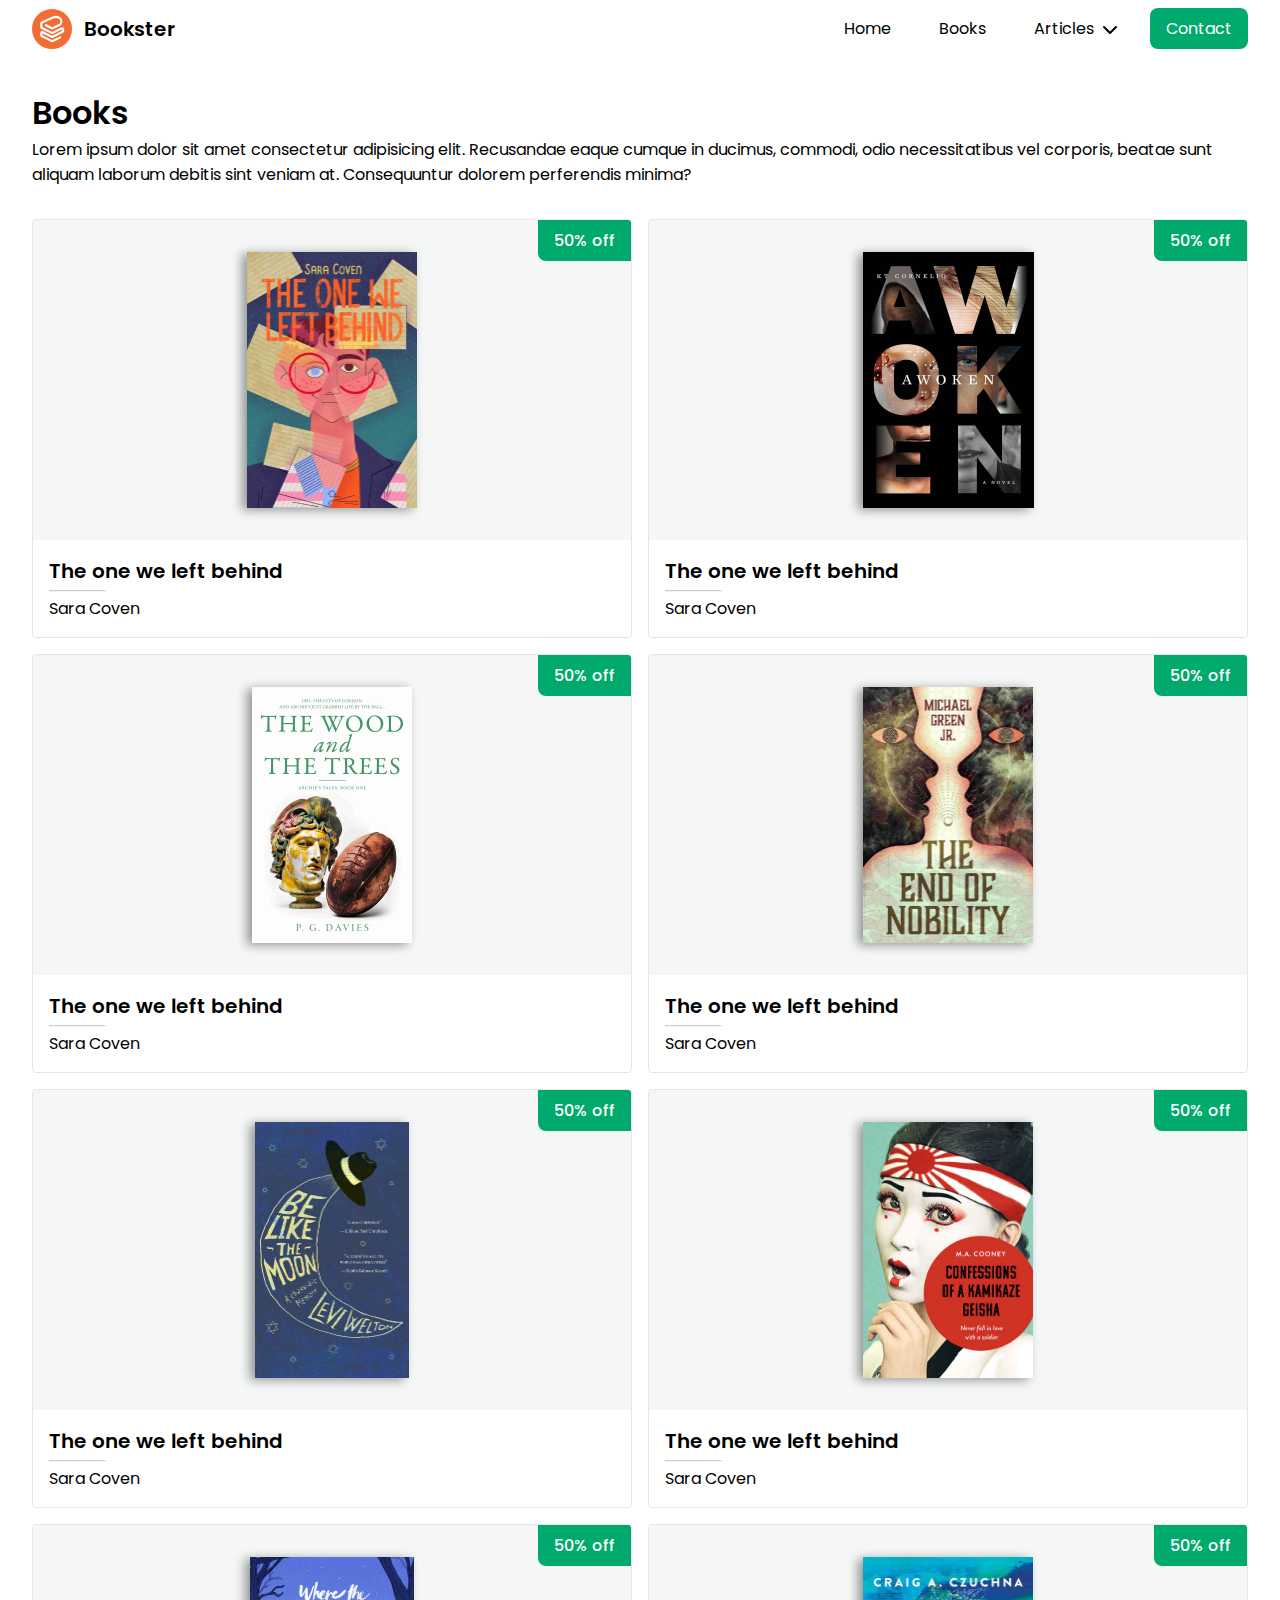
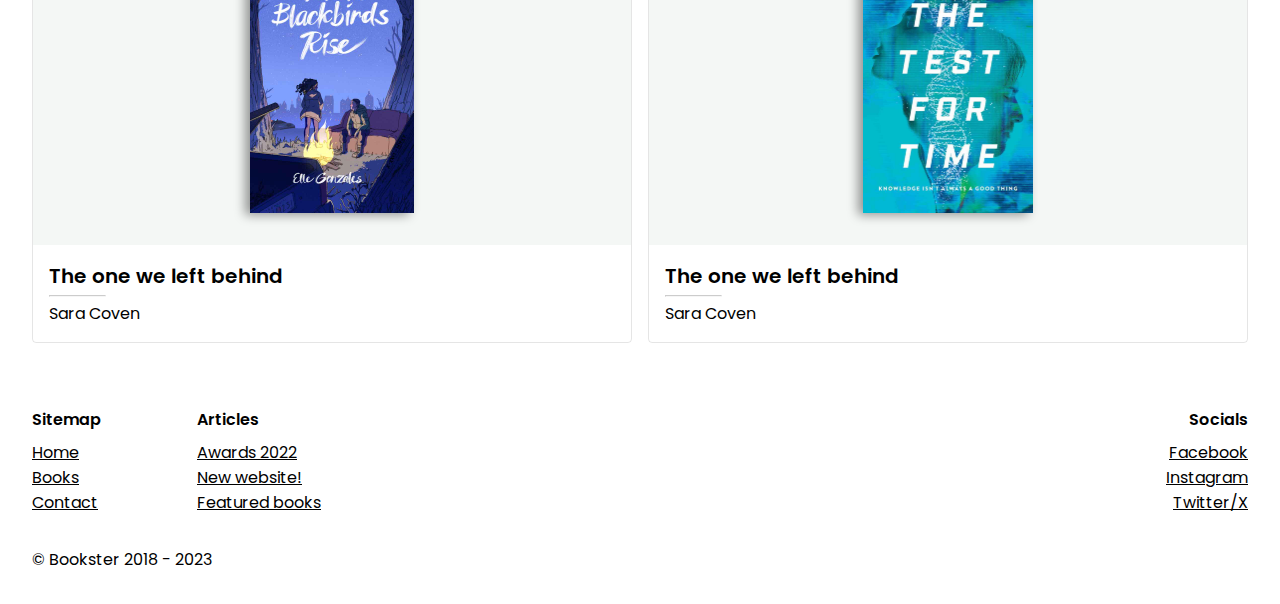
==== books.html @ 19070e37 "Feat: bookenoverzicht pagina toegevoegd" ====
<!DOCTYPE html>
<html lang="en">
  <head>
    <meta charset="UTF-8" />
    <meta name="viewport" content="width=device-width, initial-scale=1.0" />
    <link rel="icon" type="image/x-icon" href="./assets/favicon.png" />
    <title>Bookster - Home</title>

    <!-- Google fonts -->
    <link rel="preconnect" href="https://fonts.googleapis.com" />
    <link rel="preconnect" href="https://fonts.gstatic.com" crossorigin />
    <link href="https://fonts.googleapis.com/css2?family=Poppins:wght@100;200;300;400;500;600;700;800;900&display=swap" rel="stylesheet" />

    <!-- Stylesheets -->
    <link rel="stylesheet" href="styles/reset.css" />
    <link rel="stylesheet" href="styles/components/header.css" />
    <link rel="stylesheet" href="styles/components/footer.css" />
    <link rel="stylesheet" href="styles/components/book-card.css" />
    <link rel="stylesheet" href="styles/pages/books.css" />
  </head>
  <body>
    <header>
      <a href="/index.html" class="logo">
        <svg width="40" height="40" viewBox="0 0 108 108" fill="none" xmlns="http://www.w3.org/2000/svg">
          <circle cx="54" cy="54" r="54" fill="#F36C33" />
          <path
            fill-rule="evenodd"
            clip-rule="evenodd"
            d="M71.6135 25.9022C67.2386 23.7212 62.1159 23.6187 57.6573 25.6228L30.8215 37.6857C29.0263 38.4927 27.8715 40.2778 27.8715 42.2461V45.4274C27.8715 47.3234 28.9438 49.0563 30.6406 49.9022L52.3336 60.717C53.7384 61.4173 55.3905 61.4173 56.7953 60.717L78.6783 49.8074C82.5215 47.8915 87.0381 50.6865 87.0381 54.9808V59.0562C87.0381 61.2482 85.7983 63.2516 83.8366 64.2296L57.1436 77.5371C55.5195 78.3468 53.6094 78.3468 51.9853 77.5371L31.1905 67.1701C29.6647 66.4094 27.8715 67.5191 27.8715 69.224C27.8715 70.0943 28.3637 70.8897 29.1425 71.278L52.3604 82.853C53.7556 83.5485 55.3954 83.5535 56.7948 82.8665L75.0159 73.9206C76.4488 73.2171 78.1807 73.8084 78.8842 75.2413C79.5877 76.6742 78.9964 78.4061 77.5635 79.1096L57.1219 89.1457C55.504 89.94 53.6082 89.9342 51.9951 89.1301L25.2923 75.8177C23.3306 74.8397 22.0908 72.8363 22.0908 70.6443V65.5154C22.0908 61.2212 26.6074 58.4261 30.4506 60.342L52.3336 71.2516C53.7384 71.9519 55.3905 71.9519 56.7953 71.2516L80.2475 59.5597C80.8663 59.2512 81.2575 58.6192 81.2575 57.9277C81.2575 56.573 79.8326 55.6912 78.6202 56.2956L57.1436 67.0025C55.5195 67.8122 53.6094 67.8122 51.9853 67.0025L25.2923 53.695C23.3306 52.717 22.0908 50.7136 22.0908 48.5216V39.0117C22.0908 36.7361 23.4259 34.6722 25.5015 33.7393L55.2873 20.3504C61.3271 17.6355 68.2664 17.7744 74.1926 20.7289C85.0035 26.1185 84.7781 41.6208 73.8151 46.6939L57.0511 54.4513C55.4436 55.1952 53.5838 55.161 52.0047 54.3585L36.1522 46.3029C34.7291 45.5797 34.1617 43.8399 34.8849 42.4168C35.608 40.9937 37.3479 40.4263 38.771 41.1495L52.4605 48.106C53.8263 48.8 55.435 48.8296 56.8254 48.1862L71.3874 41.4477C77.9511 38.4104 78.086 29.1291 71.6135 25.9022Z"
            fill="white"
          />
        </svg>
        Bookster
      </a>

      <input class="side-menu" type="checkbox" id="side-menu" />
      <label class="hamburger-trigger" for="side-menu">
        <span class="hamburger-icon"></span>
      </label>

      <nav>
        <ul class="menu">
          <li><a href="./index.html">Home</a></li>
          <li><a href="./books.html">Books</a></li>
          <li class="subnav">
            <p class="subnavbtn">
              Articles
              <svg xmlns="http://www.w3.org/2000/svg" height="1em" viewBox="0 0 512 512">
                <path d="M233.4 406.6c12.5 12.5 32.8 12.5 45.3 0l192-192c12.5-12.5 12.5-32.8 0-45.3s-32.8-12.5-45.3 0L256 338.7 86.6 169.4c-12.5-12.5-32.8-12.5-45.3 0s-12.5 32.8 0 45.3l192 192z" />
              </svg>
            </p>
            <ul class="subnav-content">
              <li><a href="#">Awards 2022</a></li>
              <li><a href="#">New website!</a></li>
              <li class="subnav">
                <p class="subnavbtn">
                  Featured books
                  <svg xmlns="http://www.w3.org/2000/svg" height="1em" viewBox="0 0 512 512">
                    <path
                      d="M233.4 406.6c12.5 12.5 32.8 12.5 45.3 0l192-192c12.5-12.5 12.5-32.8 0-45.3s-32.8-12.5-45.3 0L256 338.7 86.6 169.4c-12.5-12.5-32.8-12.5-45.3 0s-12.5 32.8 0 45.3l192 192z"
                    />
                  </svg>
                </p>
                <div class="subnav-content">
                  <a href="#">Book 1</a>
                  <a href="#">Book 2</a>
                  <a href="#">Book 3</a>
                </div>
              </li>
            </ul>
          </li>
          <li><a class="contact--link" href="./contact.html">Contact</a></li>
        </ul>
      </nav>
    </header>

    <main>
      <section class="book-list--section">
        <h1>Books</h1>
        <p>
          Lorem ipsum dolor sit amet consectetur adipisicing elit. Recusandae eaque cumque in ducimus, commodi, odio necessitatibus vel corporis, beatae sunt aliquam laborum debitis sint veniam at.
          Consequuntur dolorem perferendis minima?
        </p>
        <div class="book--container">
          <article class="book--card">
            <div class="book--card__img">
              <img src="./assets/book1.jpg" alt="" />
              <p class="book--discount">50</p>
            </div>
            <div class="book--card__info">
              <h3 class="book--title">The one we left behind</h3>
              <hr />
              <p class="book--author">Sara Coven</p>
            </div>
          </article>
          <article class="book--card">
            <div class="book--card__img">
              <img src="./assets/book2.jpg" alt="" />
              <p class="book--discount">50</p>
            </div>
            <div class="book--card__info">
              <h3 class="book--title">The one we left behind</h3>
              <hr />
              <p class="book--author">Sara Coven</p>
            </div>
          </article>
          <article class="book--card">
            <div class="book--card__img">
              <img src="./assets/book3.jpg" alt="" />
              <p class="book--discount">50</p>
            </div>
            <div class="book--card__info">
              <h3 class="book--title">The one we left behind</h3>
              <hr />
              <p class="book--author">Sara Coven</p>
            </div>
          </article>
          <article class="book--card">
            <div class="book--card__img">
              <img src="./assets/book4.jpg" alt="" />
              <p class="book--discount">50</p>
            </div>
            <div class="book--card__info">
              <h3 class="book--title">The one we left behind</h3>
              <hr />
              <p class="book--author">Sara Coven</p>
            </div>
          </article>
          <article class="book--card">
            <div class="book--card__img">
              <img src="./assets/book5.jpg" alt="" />
              <p class="book--discount">50</p>
            </div>
            <div class="book--card__info">
              <h3 class="book--title">The one we left behind</h3>
              <hr />
              <p class="book--author">Sara Coven</p>
            </div>
          </article>
          <article class="book--card">
            <div class="book--card__img">
              <img src="./assets/book6.jpeg" alt="" />
              <p class="book--discount">50</p>
            </div>
            <div class="book--card__info">
              <h3 class="book--title">The one we left behind</h3>
              <hr />
              <p class="book--author">Sara Coven</p>
            </div>
          </article>
          <article class="book--card">
            <div class="book--card__img">
              <img src="./assets/book7.jpg" alt="" />
              <p class="book--discount">50</p>
            </div>
            <div class="book--card__info">
              <h3 class="book--title">The one we left behind</h3>
              <hr />
              <p class="book--author">Sara Coven</p>
            </div>
          </article>
          <article class="book--card">
            <div class="book--card__img">
              <img src="./assets/book8.jpg" alt="" />
              <p class="book--discount">50</p>
            </div>
            <div class="book--card__info">
              <h3 class="book--title">The one we left behind</h3>
              <hr />
              <p class="book--author">Sara Coven</p>
            </div>
          </article>
        </div>
      </section>
    </main>

    <footer>
      <div class="footer-link--container">
        <div>
          <h2>Sitemap</h2>
          <ul>
            <li>
              <a href="./index.html">Home</a>
              <a href="./books.html">Books</a>
              <a href="./contact.html">Contact</a>
            </li>
          </ul>
        </div>
        <div>
          <h2>Articles</h2>
          <ul>
            <li>
              <a href="#">Awards 2022</a>
              <a href="#">New website!</a>
              <a href="#">Featured books</a>
            </li>
          </ul>
        </div>
        <div class="footer-socials--container">
          <h2>Socials</h2>
          <ul>
            <li>
              <a href="https://www.facebook.com" target="_blank">Facebook</a>
              <a href="https://www.instagram.com" target="_blank">Instagram</a>
              <a href="https://www.x.com" target="_blank">Twitter/X</a>
            </li>
          </ul>
        </div>
      </div>

      <p>&copy; Bookster 2018 - 2023</p>
    </footer>
  </body>
</html>
---- styles/components/header.css ----
header {
  position: relative;
  display: flex;
  align-items: center;
  justify-content: space-between;
  padding: 0.5rem var(--container-padding-x);
  max-width: var(--max-container-width);
  margin: 0 auto;
  z-index: 99;
}

.logo {
  display: flex;
  align-items: center;
  gap: 0.75rem;
  font-weight: 600;
  font-size: 1.25rem;
}

.menu {
  display: flex;
  gap: 1rem;
}

.menu a,
.subnavbtn {
  padding: 0.5rem 1rem;
  display: inline-block;
  border-radius: 0.5rem;
  transition: all 300ms ease;
}

.menu a:hover {
  background-color: rgb(231, 231, 231);
}

header .contact--link {
  background-color: var(--primary-color);
  color: white;
}

.menu .contact--link:hover {
  background-color: var(--primary-color);
  opacity: 0.8;
}

.subnavbtn {
  display: flex;
  align-items: center;
  cursor: pointer;
}

.subnav {
  position: relative;
}

.subnav svg {
  transition: transform 300ms ease;
  margin-left: 0.5rem;
}

.subnav-content {
  background-color: white;
  border-radius: 0.5rem;
  box-shadow: 0 0px 30px rgba(0, 0, 0, 0.1);
  position: absolute;
  top: 100%;
  left: 0;
  width: max-content;
  pointer-events: none;
  opacity: 0;
  transform: translateY(0.5rem);
  transition: all 300ms ease;
}

.subnav:hover > .subnav-content {
  pointer-events: all;
  opacity: 1;
  transform: translateY(0);
}

.subnav:hover > .subnavbtn svg {
  transform: rotate(180deg);
}

.subnav-content a {
  display: block;
}

/* Hamburger menu */
.hamburger-trigger {
  height: 100%;
  padding: 1rem;
  cursor: pointer;
  display: none;
  align-items: center;
}

.hamburger-icon {
  position: relative;
  width: 32px;
}

.hamburger-icon,
.hamburger-icon::before,
.hamburger-icon::after {
  display: block;
  background-color: black;
  border-radius: 1rem;
  height: 3px;
}

.hamburger-icon::before,
.hamburger-icon::after {
  position: absolute;
  content: "";
  right: 0;
}

.hamburger-icon::before {
  bottom: 10px;
  width: 24px;
}

.hamburger-icon::after {
  top: 10px;
  width: 16px;
}

.side-menu {
  display: none;
}

@media screen and (max-width: 650px) {
  .hamburger-trigger {
    display: block;
  }

  nav {
    background-color: white;
    box-shadow: 0 20px 30px rgba(0, 0, 0, 0.05);
    left: 0;
    right: 0;
    top: 100%;
    position: absolute;
    pointer-events: none;
    opacity: 0;
    transform: translateY(1rem);
    transition: all 300ms ease;
  }

  .side-menu:checked ~ nav {
    opacity: 1;
    pointer-events: all;
    transform: translateY(0);
  }

  .menu {
    flex-direction: column;
  }

  .menu a {
    display: block;
    text-align: center;
  }

  .subnav-content {
    right: 0;
    width: auto;
  }

  .subnavbtn {
    text-align: center;
    justify-content: center;
  }
}
---- styles/components/footer.css ----
footer {
  max-width: var(--max-container-width);
  padding: 2rem var(--container-padding-x);
  margin: 0 auto;
}

.footer-link--container {
  display: flex;
  gap: 6rem;
  padding-bottom: 2rem;
}

footer h2 {
  font-weight: 600;
  margin-bottom: 0.5rem;
}

.footer-link--container a {
  display: block;
  text-decoration: underline;
}

.footer-socials--container {
  margin-left: auto;
  text-align: right;
}

@media screen and (max-width: 480px) {
  .footer-link--container {
    flex-direction: column;
    gap: 2rem;
  }

  .footer-socials--container {
    margin-left: 0;
    text-align: left;
  }
}
---- styles/components/book-card.css ----
.book--card {
  border: 1px solid rgba(0, 0, 0, 0.1);
  border-radius: 0.25rem;
  overflow: hidden;
}

.book--card__img {
  position: relative;
  background-color: rgb(244, 247, 245);
  padding: 2rem;
  height: 20rem;
  width: 100%;
}

.book--card__img img {
  box-shadow: -5px 2px 10px rgba(0, 0, 0, 0.4);
  transition: all 300ms ease;
  object-fit: contain;
  height: 100%;
  margin: 0 auto;
}
.book--card:hover img {
  transform: scale(1.05);
}

.book--discount {
  position: absolute;
  background-color: var(--primary-color);
  color: white;
  border-radius: 0 0 0 0.5rem;
  top: 0;
  right: 0;
  padding: 0.5rem 1rem;
  font-weight: 500;
  transition: all 300ms ease;
}

.book--discount::after {
  content: "% off";
}

.book--card:hover .book--discount {
  padding-right: 1.75rem;
}

.book--card__info {
  padding: 1rem;
}

.book--title {
  font-size: 1.25rem;
  font-weight: 600;
}

.book--card__info hr {
  margin: 0.25rem 0;
  width: 10%;
  opacity: 0.5;
}
---- styles/pages/books.css ----
.book-list--section {
  max-width: var(--max-container-width);
  padding: 2rem var(--container-padding-x);
  margin: 0 auto;
}

.book-list--section > p {
  padding-bottom: 2rem;
  max-width: 120ch;
}

.book--container {
  display: grid;
  grid-template-columns: 1fr 1fr;
  gap: 1rem;
}

h1 {
  font-size: 2rem;
  font-weight: 600;
}

@media screen and (max-width: 480px) {
  .book--container {
    grid-template-columns: 1fr;
  }
}
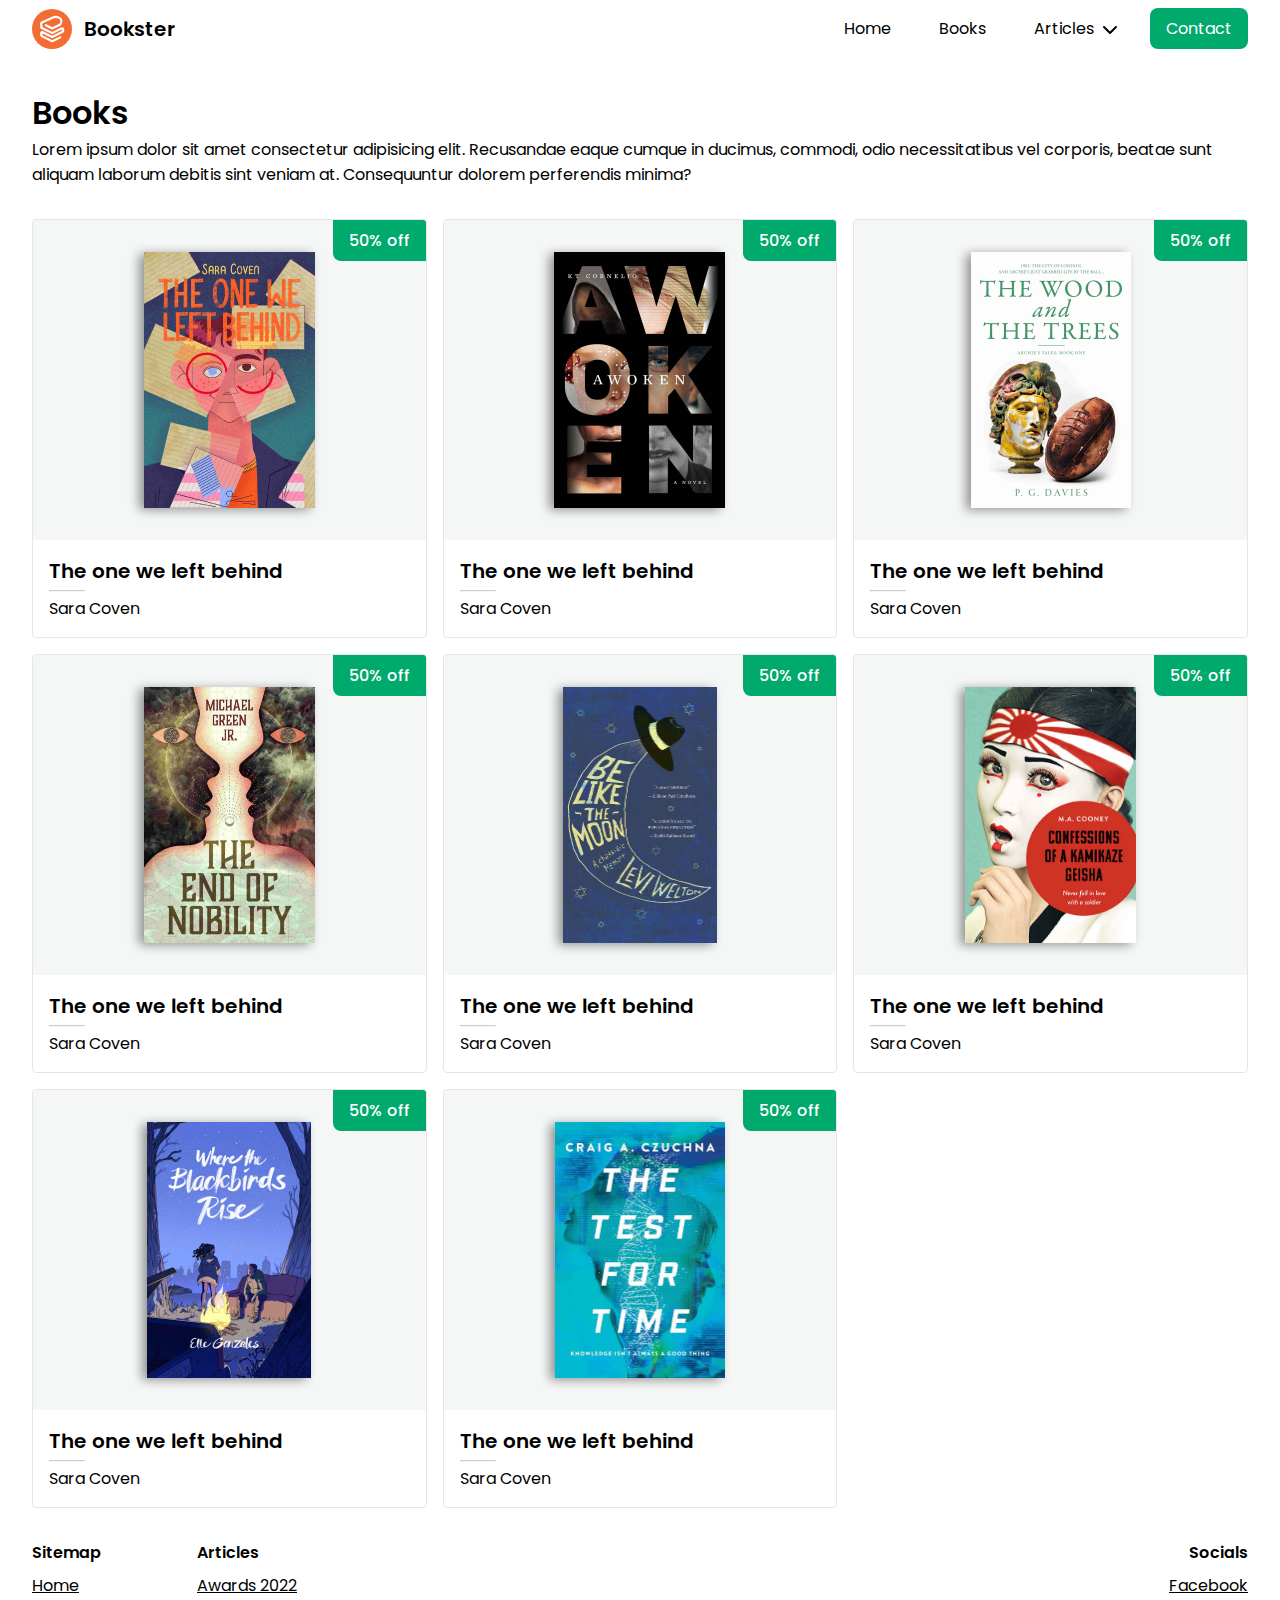
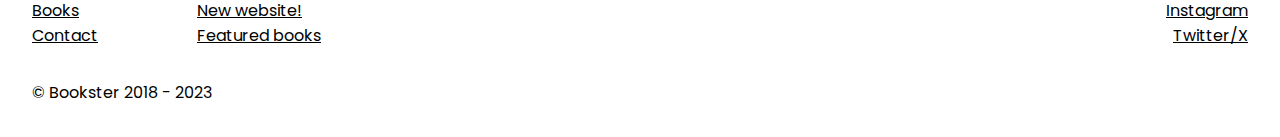
==== commit 487da247: "Refactor: Bestand geformateerd, util classes gebruikt" ====
--- a/books.html
+++ b/books.html
@@ -13,10 +13,10 @@
 
     <!-- Stylesheets -->
     <link rel="stylesheet" href="styles/reset.css" />
+    <link rel="stylesheet" href="styles/pages/books.css" />
     <link rel="stylesheet" href="styles/components/header.css" />
     <link rel="stylesheet" href="styles/components/footer.css" />
     <link rel="stylesheet" href="styles/components/book-card.css" />
-    <link rel="stylesheet" href="styles/pages/books.css" />
   </head>
   <body>
     <header>
@@ -75,7 +75,7 @@
     </header>
 
     <main>
-      <section class="book-list--section">
+      <section class="book-list--section container">
         <h1>Books</h1>
         <p>
           Lorem ipsum dolor sit amet consectetur adipisicing elit. Recusandae eaque cumque in ducimus, commodi, odio necessitatibus vel corporis, beatae sunt aliquam laborum debitis sint veniam at.
--- a/styles/pages/books.css
+++ b/styles/pages/books.css
@@ -1,7 +1,10 @@
-.book-list--section {
-  max-width: var(--max-container-width);
-  padding: 2rem var(--container-padding-x);
-  margin: 0 auto;
+main {
+  padding-top: 2rem;
+}
+
+h1 {
+  font-size: 2rem;
+  font-weight: 600;
 }
 
 .book-list--section > p {
@@ -11,17 +14,6 @@
 
 .book--container {
   display: grid;
-  grid-template-columns: 1fr 1fr;
+  grid-template-columns: repeat(auto-fill, minmax(20rem, 1fr));
   gap: 1rem;
 }
-
-h1 {
-  font-size: 2rem;
-  font-weight: 600;
-}
-
-@media screen and (max-width: 480px) {
-  .book--container {
-    grid-template-columns: 1fr;
-  }
-}
--- a/styles/components/header.css
+++ b/styles/components/header.css
@@ -1,12 +1,23 @@
+/* 
+  1. Global header styles
+  2. Button/links styles
+  3. Hamburger menu
+  4. Mobile styles
+*/
+
+/* 1. Global header styles */
 header {
   position: relative;
   display: flex;
   align-items: center;
   justify-content: space-between;
-  padding: 0.5rem var(--container-padding-x);
-  max-width: var(--max-container-width);
-  margin: 0 auto;
+  padding-block: 0.5rem;
   z-index: 99;
+}
+
+.menu {
+  display: flex;
+  gap: 1rem;
 }
 
 .logo {
@@ -17,11 +28,7 @@
   font-size: 1.25rem;
 }
 
-.menu {
-  display: flex;
-  gap: 1rem;
-}
-
+/* 2. Button/links styles */
 .menu a,
 .subnavbtn {
   padding: 0.5rem 1rem;
@@ -44,6 +51,7 @@
   opacity: 0.8;
 }
 
+/* 2.1 Subnav button */
 .subnavbtn {
   display: flex;
   align-items: center;
@@ -87,7 +95,7 @@
   display: block;
 }
 
-/* Hamburger menu */
+/* 3. Hamburger menu */
 .hamburger-trigger {
   height: 100%;
   padding: 1rem;
@@ -130,6 +138,8 @@
 .side-menu {
   display: none;
 }
+
+/* 4. Mobile styles */
 
 @media screen and (max-width: 650px) {
   .hamburger-trigger {
--- a/styles/components/footer.css
+++ b/styles/components/footer.css
@@ -1,7 +1,5 @@
 footer {
-  max-width: var(--max-container-width);
-  padding: 2rem var(--container-padding-x);
-  margin: 0 auto;
+  padding-block: 2rem;
 }
 
 .footer-link--container {
@@ -25,14 +23,16 @@
   text-align: right;
 }
 
+@media screen and (max-width: 800px) {
+  .footer-socials--container {
+    margin-left: 0;
+    text-align: left;
+  }
+}
+
 @media screen and (max-width: 480px) {
   .footer-link--container {
     flex-direction: column;
     gap: 2rem;
   }
-
-  .footer-socials--container {
-    margin-left: 0;
-    text-align: left;
-  }
 }
